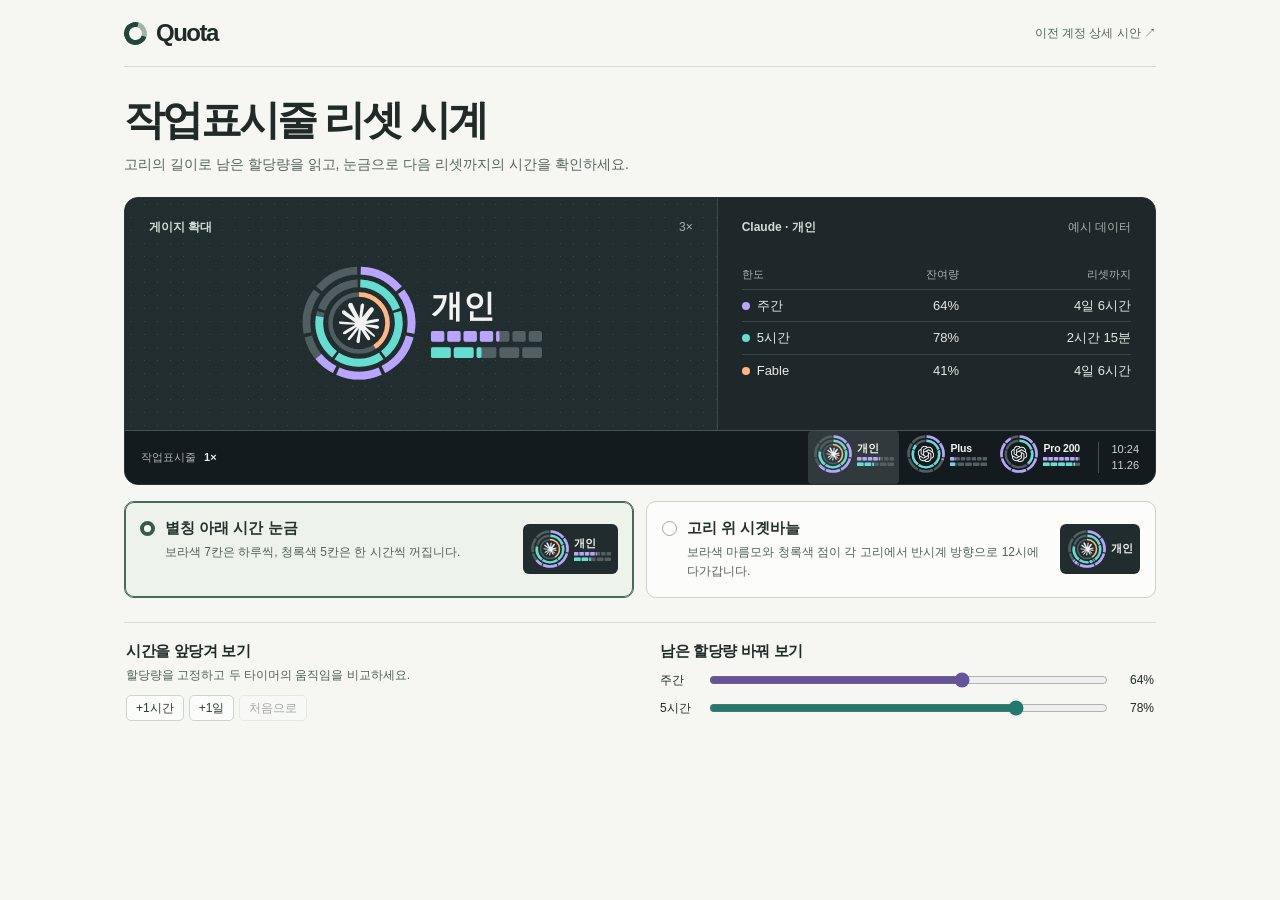
==== index.html @ c9dc981b "Add Windows Quota app, hide the detail panel from the taskbar, and preview reset timers" ====
<!doctype html>
<html lang="ko">
<head>
  <meta charset="utf-8">
  <meta name="viewport" content="width=device-width, initial-scale=1">
  <title>Quota · 작업표시줄 리셋 시계</title>
  <link rel="stylesheet" href="clock-preview.css">
  <script defer src="clock-preview.js"></script>
</head>
<body>
  <header class="mast"><span class="wordmark"><i aria-hidden="true"></i>Quota</span><a href="account-preview.html">이전 계정 상세 시안 ↗</a></header>
  <main>
    <header class="intro"><h1>작업표시줄 리셋 시계</h1><p>고리의 길이로 남은 할당량을 읽고, 눈금으로 다음 리셋까지의 시간을 확인하세요.</p></header>
    <section class="board" aria-label="게이지 미리보기">
      <div class="canvas">
        <div class="zoom"><div class="cap">게이지 확대 <span>3×</span></div><div id="zoom"></div></div>
        <div class="readout"><div class="cap"><span id="who"></span><span>예시 데이터</span></div>
          <table><thead><tr><th>한도</th><th>잔여량</th><th>리셋까지</th></tr></thead><tbody id="readings"></tbody></table>
        </div>
      </div>
      <div class="bar"><span class="bar-label">작업표시줄 <strong>1×</strong></span><div id="strip" aria-label="미리 볼 계정"></div><div class="system-clock"><span id="clock"></span><span id="date"></span></div></div>
    </section>
    <section class="choose" aria-label="타이머 표현 방식">
      <button class="option" data-mode="scale" aria-pressed="true"><span class="radio"></span><span><strong>별칭 아래 시간 눈금</strong><small>보라색 7칸은 하루씩, 청록색 5칸은 한 시간씩 꺼집니다.</small></span><span class="sample-tile" aria-hidden="true"></span></button>
      <button class="option" data-mode="hands" aria-pressed="false"><span class="radio"></span><span><strong>고리 위 시곗바늘</strong><small>보라색 마름모와 청록색 점이 각 고리에서 반시계 방향으로 12시에 다가갑니다.</small></span><span class="sample-tile" aria-hidden="true"></span></button>
    </section>
    <section class="controls" aria-label="시안 조작">
      <div class="experiment"><h2>시간을 앞당겨 보기</h2><p>할당량을 고정하고 두 타이머의 움직임을 비교하세요.</p><div class="steps"><button data-step="60">+1시간</button><button data-step="1440">+1일</button><button id="rewind" disabled>처음으로</button></div><output id="elapsed" aria-live="polite"></output></div>
      <div class="sliders"><h2>남은 할당량 바꿔 보기</h2><div class="slider"><label for="week">주간</label><input id="week" type="range" min="0" max="100"><output for="week" id="week-value"></output></div><div class="slider"><label for="short">5시간</label><input id="short" type="range" min="0" max="100"><output for="short" id="short-value"></output></div></div>
    </section>
  </main>
</body>
</html>
---- clock-preview.css ----
* { box-sizing: border-box; }
:root {
  color-scheme: light;
  font: 15px/1.5 "Segoe UI", "Malgun Gothic", sans-serif;
  color: #202b28; background: #f6f7f3;
  --week: #b9a5ff; --short: #65ddd1; --fable: #ffb784;
}
body { margin: 0; }
button, input { font: inherit; }
button { cursor: pointer; }
button:focus-visible, a:focus-visible, input:focus-visible { outline: 3px solid #629cce; outline-offset: 3px; }
button:disabled { opacity: .42; cursor: default; }
.mast, main { width: min(1032px, calc(100% - 64px)); margin: auto; }
.mast { height: 67px; border-bottom: 1px solid #d5dbd3; display: flex; align-items: center; justify-content: space-between; }
.wordmark { display: inline-flex; align-items: center; gap: 9px; font-size: 24px; font-weight: 700; letter-spacing: -1.5px; }
.wordmark i { width: 23px; height: 23px; border: 5px solid #24463a; border-right-color: #a0b5a5; border-radius: 100%; transform: rotate(-28deg); }
.mast a { font-size: 12px; color: #53665a; text-decoration: none; }
.mast a:hover { text-decoration: underline; }
main { padding: 28px 0 32px; }
h1, h2, p { margin: 0; }
h1 { font-size: clamp(28px, 3.3vw, 41px); letter-spacing: -.065em; line-height: 1.25; }
.intro p { margin-top: 8px; color: #56645f; font-size: 14px; }
.board { margin-top: 22px; color: #f2f5f2; background: #1e2729; border: 1px solid #293235; border-radius: 14px; overflow: hidden; }
.canvas { display: grid; grid-template-columns: 1.35fr 1fr; min-height: 232px; }
.zoom { padding: 20px 24px; background-color: #222d2f; background-image: radial-gradient(#899b9740 .65px, transparent .85px); background-size: 13px 13px; display: flex; flex-direction: column; }
.cap { display: flex; align-items: baseline; justify-content: space-between; gap: 16px; color: #d2dbd7; font-size: 12px; font-weight: 600; }
.cap span:last-child { color: #a4b3ae; font-weight: 400; }
#zoom { display: grid; place-items: center; flex: 1; padding: 12px 0; }
.readout { padding: 20px 24px; border-left: 1px solid #3b4849; display: flex; flex-direction: column; }
table { border-collapse: collapse; width: 100%; margin: auto 0; color: #e4e9e7; font-size: 13px; font-variant-numeric: tabular-nums; }
th, td { text-align: right; padding: 6px 0; font-weight: 400; }
th { color: #aab8b4; font-size: 11px; }
th:first-child, td:first-child { text-align: left; }
td { border-top: 1px solid #394547; }
td i { display: inline-block; width: 8px; height: 8px; margin-right: 7px; background: var(--ink); border-radius: 50%; }
.week { --ink: var(--week); } .short { --ink: var(--short); } .fable { --ink: var(--fable); }
.bar { min-height: 48px; background: #141b1e; border-top: 1px solid #485355; padding: 0 16px; display: flex; align-items: center; gap: 13px; }
.bar-label { font-size: 11px; color: #a8b3b0; margin-right: auto; white-space: nowrap; }
.bar-label strong { color: #e7ece9; font-size: 11px; margin-left: 5px; }
#strip { display: flex; align-items: center; gap: 2px; }
#strip button { padding: 3px 5px; background: transparent; color: inherit; border: 0; border-radius: 4px; }
#strip button:hover, #strip button[aria-pressed=true] { background: #303a3c; }
.system-clock { border-left: 1px solid #46504e; padding-left: 12px; text-align: right; color: #cdd5d2; font: 11px/1.45 "Segoe UI", sans-serif; font-variant-numeric: tabular-nums; }
.system-clock span { display: block; white-space: nowrap; }
.tile { --unit: 1px; display: inline-flex; align-items: center; gap: calc(4 * var(--unit)); text-align: left; }
#zoom .tile { --unit: 3px; }
.dial { width: calc(40 * var(--unit)); height: calc(40 * var(--unit)); display: block; flex: none; }
.side { display: flex; flex-direction: column; gap: calc(2.5 * var(--unit)); min-width: 0; }
.alias { max-width: calc(47 * var(--unit)); overflow: hidden; text-overflow: ellipsis; white-space: nowrap; color: #f0f3f1; font-size: calc(10.5 * var(--unit)); line-height: 1.1; font-weight: 600; letter-spacing: -.02em; }
.tile[data-mode=scale] .side { min-width: calc(37 * var(--unit)); }
.scale { display: block; width: calc(37 * var(--unit)); height: calc(9 * var(--unit)); }
.choose { display: grid; grid-template-columns: 1fr 1fr; gap: 12px; margin: 16px 0 24px; }
.option { border: 1px solid #cbd3cb; border-radius: 10px; background: #fcfdfa; text-align: left; padding: 15px; display: flex; gap: 10px; }
.option[aria-pressed=true] { border-color: #486958; background: #edf2eb; box-shadow: inset 0 0 0 1px #486958; }
.radio { width: 15px; height: 15px; margin-top: 4px; border: 1px solid #9da9a0; border-radius: 50%; flex: none; }
.option[aria-pressed=true] .radio { border: 4px solid #365b47; background: #fff; }
.sample-tile { margin-left: auto; border-radius: 6px; background: #212c2f; align-self: center; display: inline-flex; padding: 5px 7px; }
.option strong { display: block; font-size: 15px; color: #25322b; }
.option small, .controls p { display: block; color: #52615a; font-size: 12px; line-height: 1.6; margin-top: 4px; }
.controls { display: grid; grid-template-columns: 1fr 1fr; gap: 40px; border-top: 1px solid #d5dcd5; padding: 17px 2px 0; }
h2 { font-size: 15px; letter-spacing: -.025em; }
.steps { display: inline-flex; gap: 5px; margin-top: 10px; }
.steps button { background: #fcfdfb; color: #2b3c32; border: 1px solid #ccd6cd; padding: 3px 9px; border-radius: 5px; font-size: 12px; }
#elapsed { margin-left: 6px; font-size: 11px; color: #506157; }
.slider { display: grid; align-items: center; grid-template-columns: 37px 1fr 38px; gap: 10px; font-size: 12px; margin-top: 8px; }
.slider input { width: 100%; accent-color: #665399; } #short { accent-color: #24796f; }
.slider output { text-align: right; font-variant-numeric: tabular-nums; }
@media(max-width:680px) {
  .mast, main { width: calc(100% - 28px); } .mast { height: 50px; } main { padding-top: 21px; }
  .canvas { grid-template-columns: 1fr; } .zoom { min-height: 180px; padding: 13px 17px; }
  .readout { border-left: 0; border-top: 1px solid #3b4849; padding: 12px 17px; }
  table { margin-top: 7px; } th, td { padding: 3px 0; }
  .bar { padding: 2px 6px; gap: 4px; flex-wrap: wrap; } .bar-label { display: none; } #strip { margin-right: auto; }
  .system-clock { padding-left: 5px; } #strip button { padding: 2px; }
  .choose, .controls { grid-template-columns: 1fr; gap: 8px; } .controls { gap: 18px; }
}
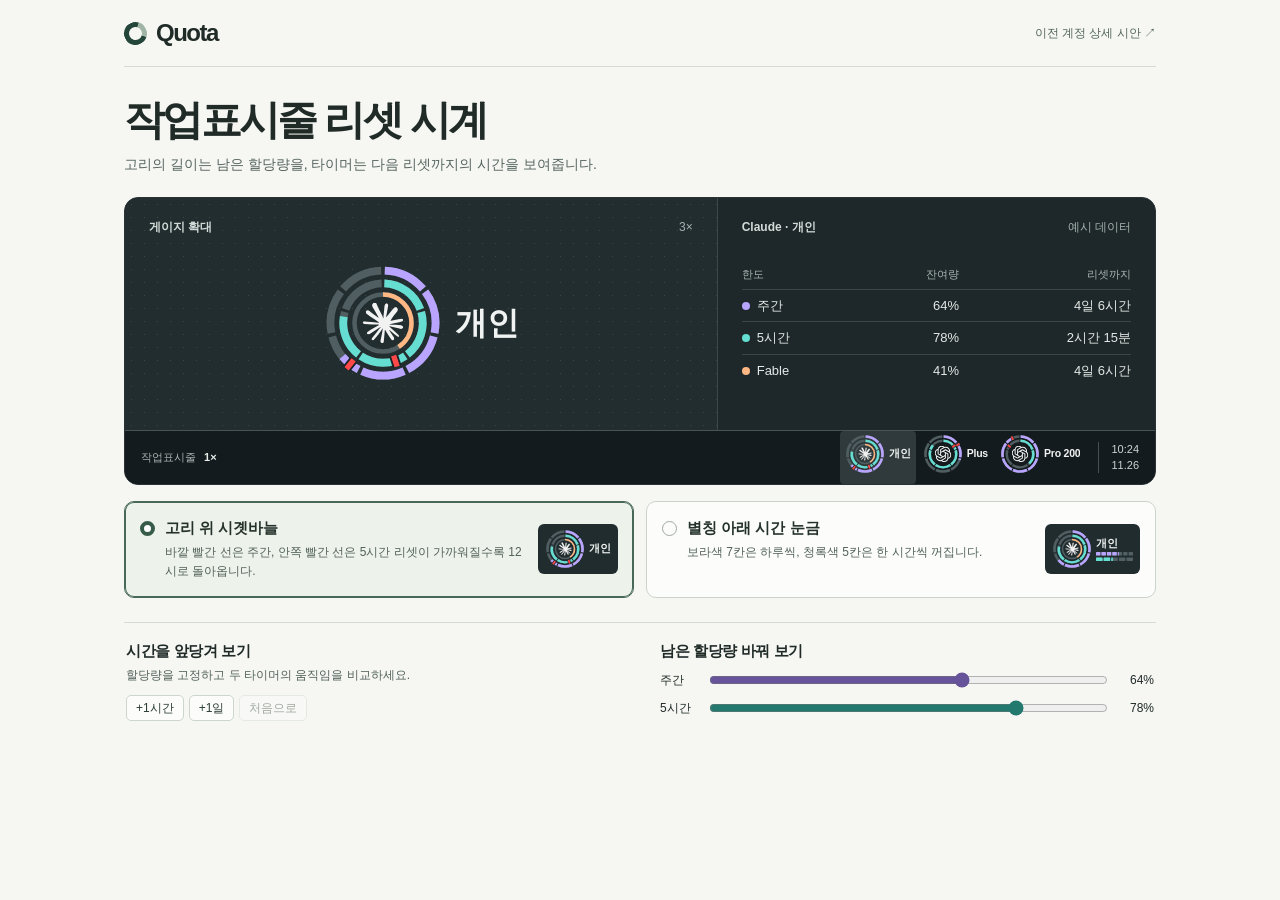
==== commit 68aa9af1: "Show reset times as red hands on each quota ring" ====
--- a/index.html
+++ b/index.html
@@ -10,7 +10,7 @@
 <body>
   <header class="mast"><span class="wordmark"><i aria-hidden="true"></i>Quota</span><a href="account-preview.html">이전 계정 상세 시안 ↗</a></header>
   <main>
-    <header class="intro"><h1>작업표시줄 리셋 시계</h1><p>고리의 길이로 남은 할당량을 읽고, 눈금으로 다음 리셋까지의 시간을 확인하세요.</p></header>
+    <header class="intro"><h1>작업표시줄 리셋 시계</h1><p>고리의 길이는 남은 할당량을, 타이머는 다음 리셋까지의 시간을 보여줍니다.</p></header>
     <section class="board" aria-label="게이지 미리보기">
       <div class="canvas">
         <div class="zoom"><div class="cap">게이지 확대 <span>3×</span></div><div id="zoom"></div></div>
@@ -21,8 +21,8 @@
       <div class="bar"><span class="bar-label">작업표시줄 <strong>1×</strong></span><div id="strip" aria-label="미리 볼 계정"></div><div class="system-clock"><span id="clock"></span><span id="date"></span></div></div>
     </section>
     <section class="choose" aria-label="타이머 표현 방식">
-      <button class="option" data-mode="scale" aria-pressed="true"><span class="radio"></span><span><strong>별칭 아래 시간 눈금</strong><small>보라색 7칸은 하루씩, 청록색 5칸은 한 시간씩 꺼집니다.</small></span><span class="sample-tile" aria-hidden="true"></span></button>
-      <button class="option" data-mode="hands" aria-pressed="false"><span class="radio"></span><span><strong>고리 위 시곗바늘</strong><small>보라색 마름모와 청록색 점이 각 고리에서 반시계 방향으로 12시에 다가갑니다.</small></span><span class="sample-tile" aria-hidden="true"></span></button>
+      <button class="option" data-mode="hands" aria-pressed="true"><span class="radio"></span><span><strong>고리 위 시곗바늘</strong><small>바깥 빨간 선은 주간, 안쪽 빨간 선은 5시간 리셋이 가까워질수록 12시로 돌아옵니다.</small></span><span class="sample-tile" aria-hidden="true"></span></button>
+      <button class="option" data-mode="scale" aria-pressed="false"><span class="radio"></span><span><strong>별칭 아래 시간 눈금</strong><small>보라색 7칸은 하루씩, 청록색 5칸은 한 시간씩 꺼집니다.</small></span><span class="sample-tile" aria-hidden="true"></span></button>
     </section>
     <section class="controls" aria-label="시안 조작">
       <div class="experiment"><h2>시간을 앞당겨 보기</h2><p>할당량을 고정하고 두 타이머의 움직임을 비교하세요.</p><div class="steps"><button data-step="60">+1시간</button><button data-step="1440">+1일</button><button id="rewind" disabled>처음으로</button></div><output id="elapsed" aria-live="polite"></output></div>
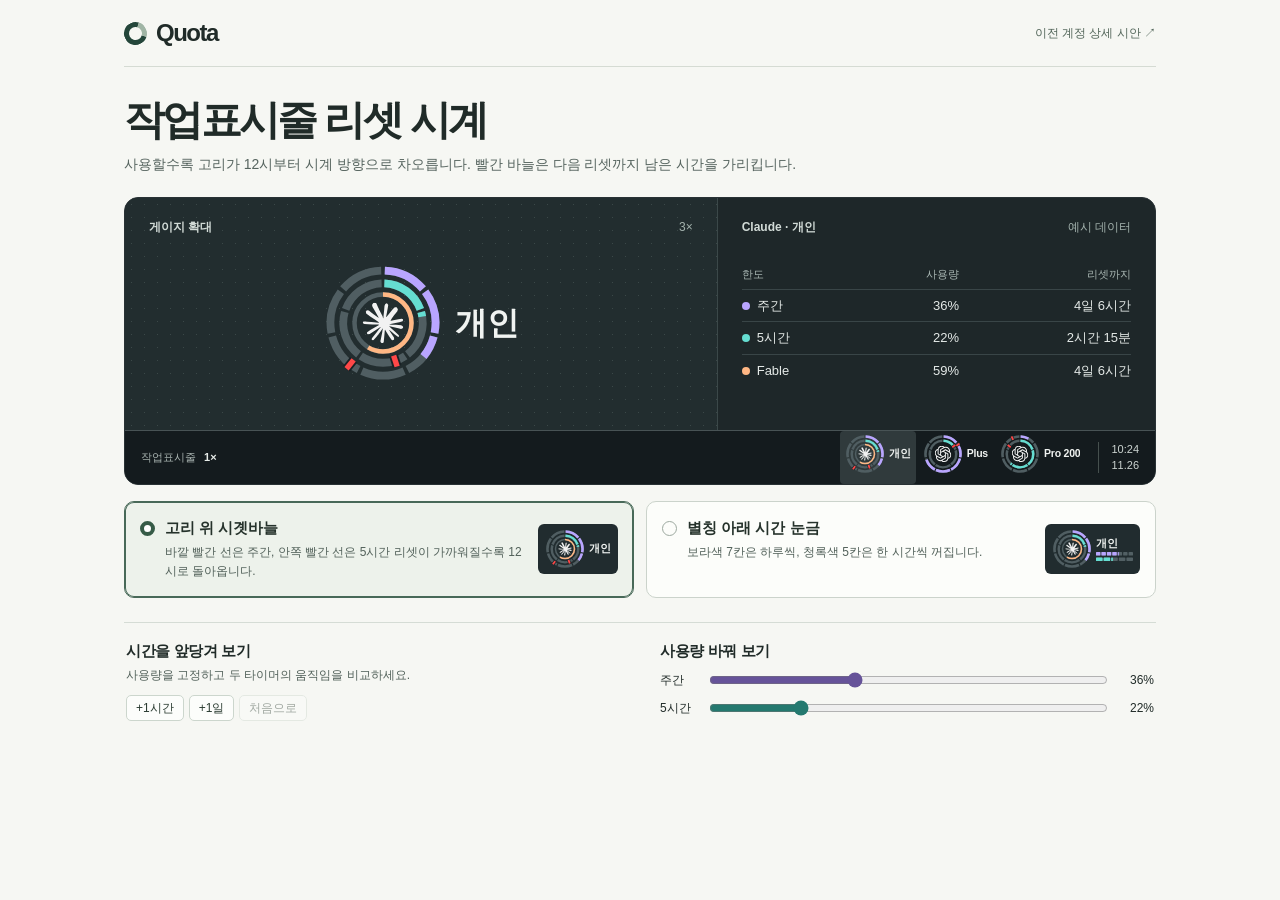
==== commit 507b2d9d: "Fill preview rings clockwise as quota is consumed" ====
--- a/index.html
+++ b/index.html
@@ -10,12 +10,12 @@
 <body>
   <header class="mast"><span class="wordmark"><i aria-hidden="true"></i>Quota</span><a href="account-preview.html">이전 계정 상세 시안 ↗</a></header>
   <main>
-    <header class="intro"><h1>작업표시줄 리셋 시계</h1><p>고리의 길이는 남은 할당량을, 타이머는 다음 리셋까지의 시간을 보여줍니다.</p></header>
+    <header class="intro"><h1>작업표시줄 리셋 시계</h1><p>사용할수록 고리가 12시부터 시계 방향으로 차오릅니다. 빨간 바늘은 다음 리셋까지 남은 시간을 가리킵니다.</p></header>
     <section class="board" aria-label="게이지 미리보기">
       <div class="canvas">
         <div class="zoom"><div class="cap">게이지 확대 <span>3×</span></div><div id="zoom"></div></div>
         <div class="readout"><div class="cap"><span id="who"></span><span>예시 데이터</span></div>
-          <table><thead><tr><th>한도</th><th>잔여량</th><th>리셋까지</th></tr></thead><tbody id="readings"></tbody></table>
+          <table><thead><tr><th>한도</th><th>사용량</th><th>리셋까지</th></tr></thead><tbody id="readings"></tbody></table>
         </div>
       </div>
       <div class="bar"><span class="bar-label">작업표시줄 <strong>1×</strong></span><div id="strip" aria-label="미리 볼 계정"></div><div class="system-clock"><span id="clock"></span><span id="date"></span></div></div>
@@ -25,8 +25,8 @@
       <button class="option" data-mode="scale" aria-pressed="false"><span class="radio"></span><span><strong>별칭 아래 시간 눈금</strong><small>보라색 7칸은 하루씩, 청록색 5칸은 한 시간씩 꺼집니다.</small></span><span class="sample-tile" aria-hidden="true"></span></button>
     </section>
     <section class="controls" aria-label="시안 조작">
-      <div class="experiment"><h2>시간을 앞당겨 보기</h2><p>할당량을 고정하고 두 타이머의 움직임을 비교하세요.</p><div class="steps"><button data-step="60">+1시간</button><button data-step="1440">+1일</button><button id="rewind" disabled>처음으로</button></div><output id="elapsed" aria-live="polite"></output></div>
-      <div class="sliders"><h2>남은 할당량 바꿔 보기</h2><div class="slider"><label for="week">주간</label><input id="week" type="range" min="0" max="100"><output for="week" id="week-value"></output></div><div class="slider"><label for="short">5시간</label><input id="short" type="range" min="0" max="100"><output for="short" id="short-value"></output></div></div>
+      <div class="experiment"><h2>시간을 앞당겨 보기</h2><p>사용량을 고정하고 두 타이머의 움직임을 비교하세요.</p><div class="steps"><button data-step="60">+1시간</button><button data-step="1440">+1일</button><button id="rewind" disabled>처음으로</button></div><output id="elapsed" aria-live="polite"></output></div>
+      <div class="sliders"><h2>사용량 바꿔 보기</h2><div class="slider"><label for="week">주간</label><input id="week" type="range" min="0" max="100"><output for="week" id="week-value"></output></div><div class="slider"><label for="short">5시간</label><input id="short" type="range" min="0" max="100"><output for="short" id="short-value"></output></div></div>
     </section>
   </main>
 </body>
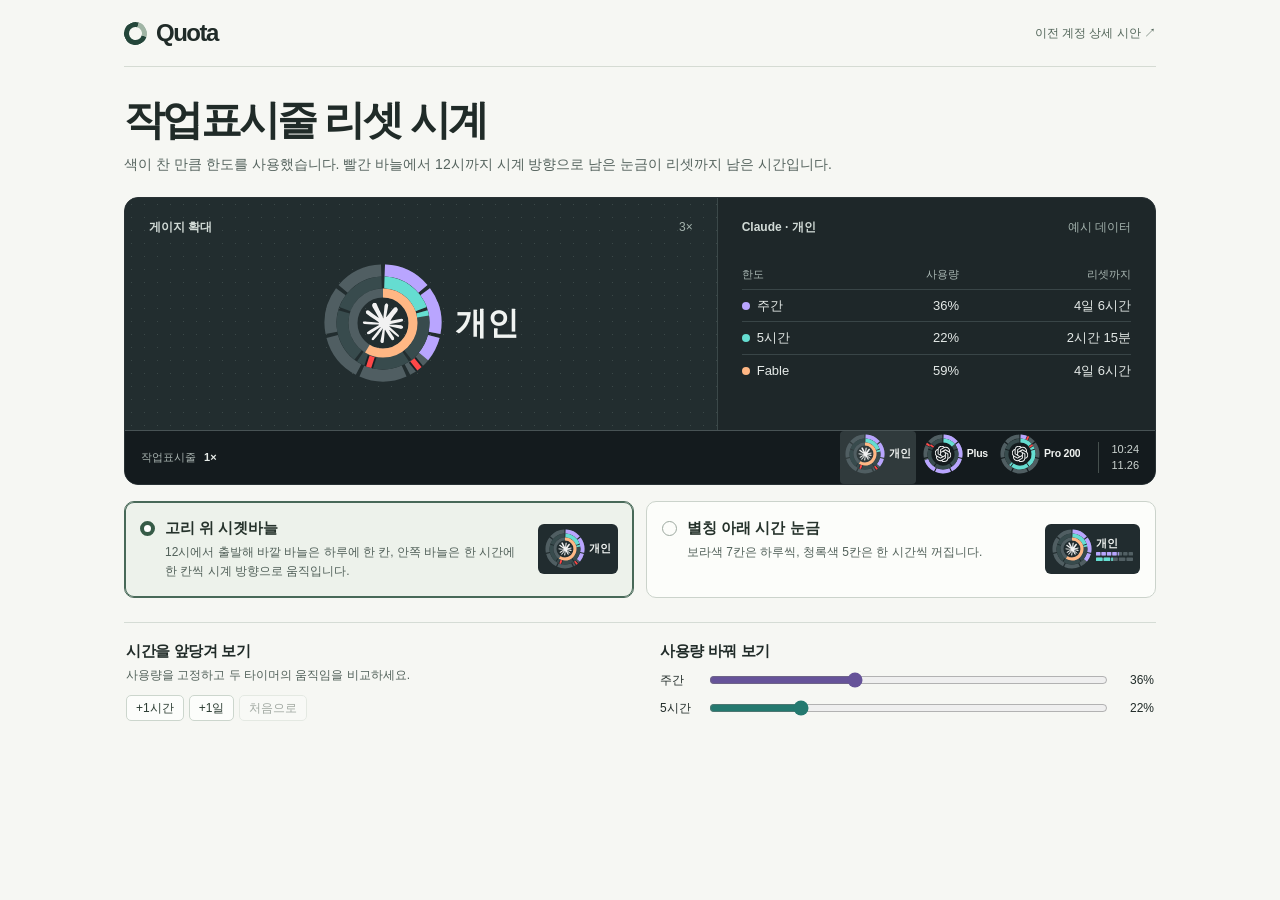
==== commit 3adc195e: "Align quota bars with consumed rings and advance reset hands clockwise" ====
--- a/index.html
+++ b/index.html
@@ -10,7 +10,7 @@
 <body>
   <header class="mast"><span class="wordmark"><i aria-hidden="true"></i>Quota</span><a href="account-preview.html">이전 계정 상세 시안 ↗</a></header>
   <main>
-    <header class="intro"><h1>작업표시줄 리셋 시계</h1><p>사용할수록 고리가 12시부터 시계 방향으로 차오릅니다. 빨간 바늘은 다음 리셋까지 남은 시간을 가리킵니다.</p></header>
+    <header class="intro"><h1>작업표시줄 리셋 시계</h1><p>색이 찬 만큼 한도를 사용했습니다. 빨간 바늘에서 12시까지 시계 방향으로 남은 눈금이 리셋까지 남은 시간입니다.</p></header>
     <section class="board" aria-label="게이지 미리보기">
       <div class="canvas">
         <div class="zoom"><div class="cap">게이지 확대 <span>3×</span></div><div id="zoom"></div></div>
@@ -21,7 +21,7 @@
       <div class="bar"><span class="bar-label">작업표시줄 <strong>1×</strong></span><div id="strip" aria-label="미리 볼 계정"></div><div class="system-clock"><span id="clock"></span><span id="date"></span></div></div>
     </section>
     <section class="choose" aria-label="타이머 표현 방식">
-      <button class="option" data-mode="hands" aria-pressed="true"><span class="radio"></span><span><strong>고리 위 시곗바늘</strong><small>바깥 빨간 선은 주간, 안쪽 빨간 선은 5시간 리셋이 가까워질수록 12시로 돌아옵니다.</small></span><span class="sample-tile" aria-hidden="true"></span></button>
+      <button class="option" data-mode="hands" aria-pressed="true"><span class="radio"></span><span><strong>고리 위 시곗바늘</strong><small>12시에서 출발해 바깥 바늘은 하루에 한 칸, 안쪽 바늘은 한 시간에 한 칸씩 시계 방향으로 움직입니다.</small></span><span class="sample-tile" aria-hidden="true"></span></button>
       <button class="option" data-mode="scale" aria-pressed="false"><span class="radio"></span><span><strong>별칭 아래 시간 눈금</strong><small>보라색 7칸은 하루씩, 청록색 5칸은 한 시간씩 꺼집니다.</small></span><span class="sample-tile" aria-hidden="true"></span></button>
     </section>
     <section class="controls" aria-label="시안 조작">
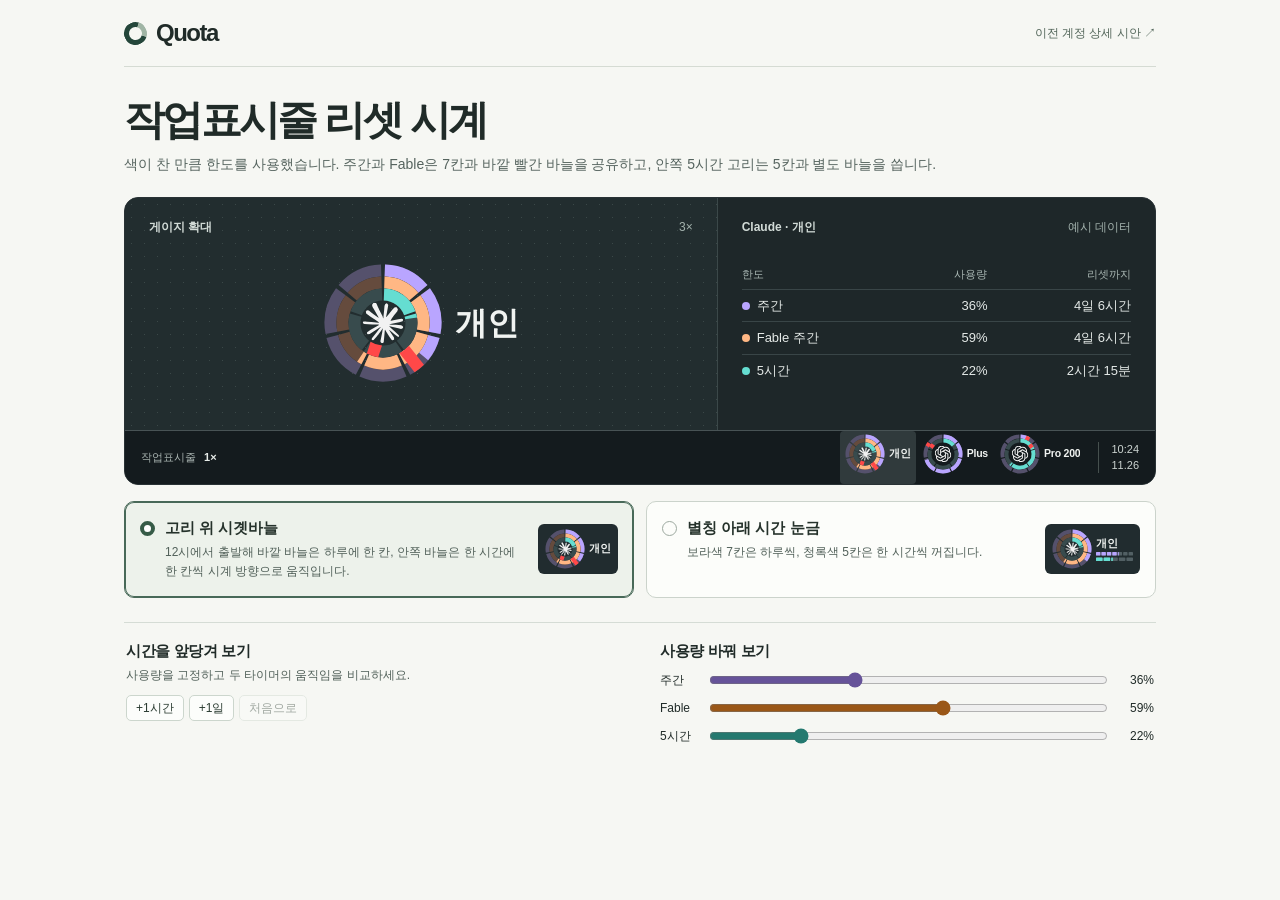
==== commit aa7ae283: "Share the weekly reset hand across aligned Claude quota rings" ====
--- a/index.html
+++ b/index.html
@@ -5,12 +5,13 @@
   <meta name="viewport" content="width=device-width, initial-scale=1">
   <title>Quota · 작업표시줄 리셋 시계</title>
   <link rel="stylesheet" href="clock-preview.css">
+  <script defer src="dial-preview.js"></script>
   <script defer src="clock-preview.js"></script>
 </head>
 <body>
   <header class="mast"><span class="wordmark"><i aria-hidden="true"></i>Quota</span><a href="account-preview.html">이전 계정 상세 시안 ↗</a></header>
   <main>
-    <header class="intro"><h1>작업표시줄 리셋 시계</h1><p>색이 찬 만큼 한도를 사용했습니다. 빨간 바늘에서 12시까지 시계 방향으로 남은 눈금이 리셋까지 남은 시간입니다.</p></header>
+    <header class="intro"><h1>작업표시줄 리셋 시계</h1><p>색이 찬 만큼 한도를 사용했습니다. 주간과 Fable은 7칸과 바깥 빨간 바늘을 공유하고, 안쪽 5시간 고리는 5칸과 별도 바늘을 씁니다.</p></header>
     <section class="board" aria-label="게이지 미리보기">
       <div class="canvas">
         <div class="zoom"><div class="cap">게이지 확대 <span>3×</span></div><div id="zoom"></div></div>
@@ -26,7 +27,7 @@
     </section>
     <section class="controls" aria-label="시안 조작">
       <div class="experiment"><h2>시간을 앞당겨 보기</h2><p>사용량을 고정하고 두 타이머의 움직임을 비교하세요.</p><div class="steps"><button data-step="60">+1시간</button><button data-step="1440">+1일</button><button id="rewind" disabled>처음으로</button></div><output id="elapsed" aria-live="polite"></output></div>
-      <div class="sliders"><h2>사용량 바꿔 보기</h2><div class="slider"><label for="week">주간</label><input id="week" type="range" min="0" max="100"><output for="week" id="week-value"></output></div><div class="slider"><label for="short">5시간</label><input id="short" type="range" min="0" max="100"><output for="short" id="short-value"></output></div></div>
+      <div class="sliders"><h2>사용량 바꿔 보기</h2><div class="slider"><label for="week">주간</label><input id="week" type="range" min="0" max="100"><output for="week" id="week-value"></output></div><div class="slider"><label for="fable">Fable</label><input id="fable" type="range" min="0" max="100"><output for="fable" id="fable-value"></output></div><div class="slider"><label for="short">5시간</label><input id="short" type="range" min="0" max="100"><output for="short" id="short-value"></output></div></div>
     </section>
   </main>
 </body>
--- a/clock-preview.css
+++ b/clock-preview.css
@@ -34,6 +34,13 @@
 td { border-top: 1px solid #394547; }
 td i { display: inline-block; width: 8px; height: 8px; margin-right: 7px; background: var(--ink); border-radius: 50%; }
 .week { --ink: var(--week); } .short { --ink: var(--short); } .fable { --ink: var(--fable); }
+.dial-ring { fill: none; stroke: var(--ink); --dial-track: #55516c; }
+.dial-ring.fable { --dial-track: #654b3d; }
+.dial-ring.short { --dial-track: #384b4d; }
+.dial-ring .track { stroke: var(--dial-track); }
+.dial-logo { filter: brightness(0) invert(95%); }
+.hand-fill { fill: #ff4848; }
+.hand-gap { fill: #182125; }
 .bar { min-height: 48px; background: #141b1e; border-top: 1px solid #485355; padding: 0 16px; display: flex; align-items: center; gap: 13px; }
 .bar-label { font-size: 11px; color: #a8b3b0; margin-right: auto; white-space: nowrap; }
 .bar-label strong { color: #e7ece9; font-size: 11px; margin-left: 5px; }
@@ -63,7 +70,8 @@
 .steps button { background: #fcfdfb; color: #2b3c32; border: 1px solid #ccd6cd; padding: 3px 9px; border-radius: 5px; font-size: 12px; }
 #elapsed { margin-left: 6px; font-size: 11px; color: #506157; }
 .slider { display: grid; align-items: center; grid-template-columns: 37px 1fr 38px; gap: 10px; font-size: 12px; margin-top: 8px; }
-.slider input { width: 100%; accent-color: #665399; } #short { accent-color: #24796f; }
+.slider[hidden] { display: none; }
+.slider input { width: 100%; accent-color: #665399; } #fable { accent-color: #9a5717; } #short { accent-color: #24796f; }
 .slider output { text-align: right; font-variant-numeric: tabular-nums; }
 @media(max-width:680px) {
   .mast, main { width: calc(100% - 28px); } .mast { height: 50px; } main { padding-top: 21px; }
